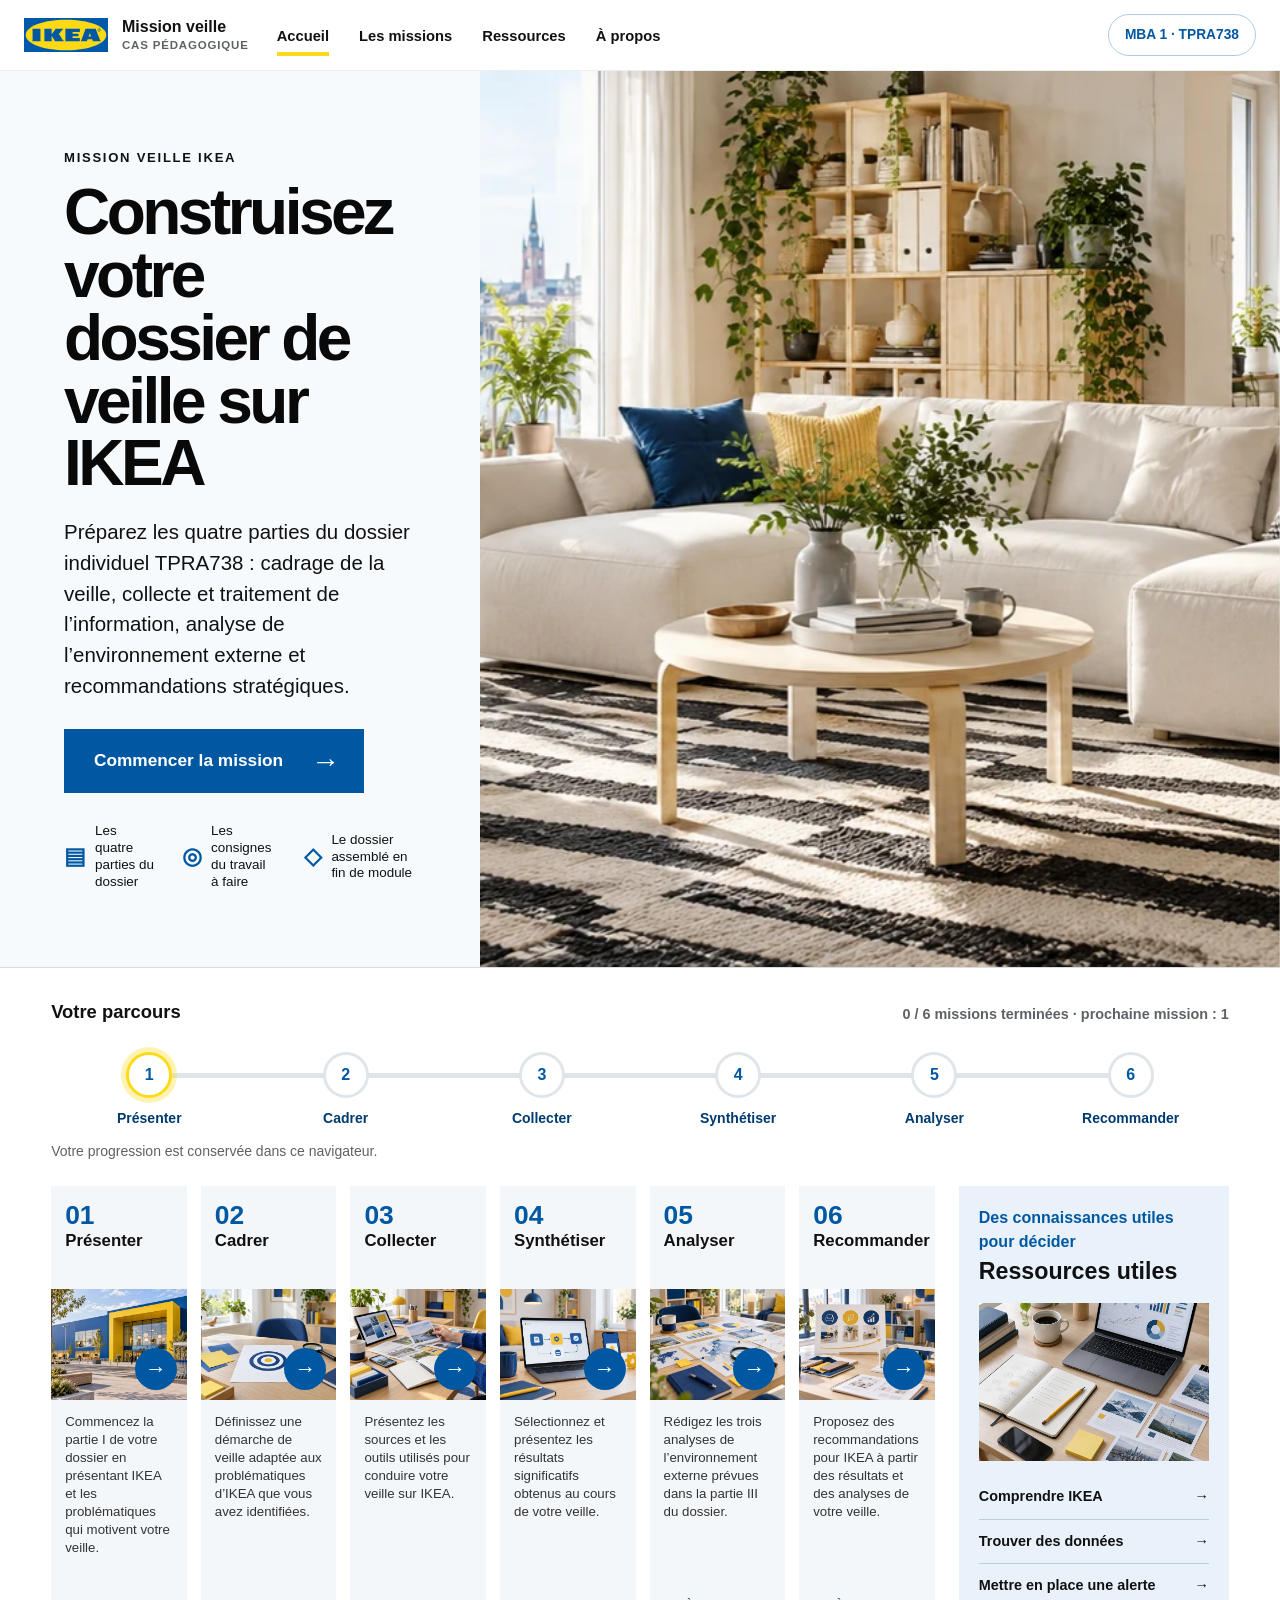
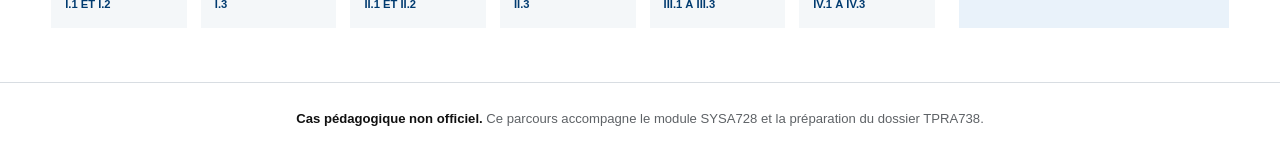
==== index.html @ 6ad9be4d "Add files via upload" ====
<!doctype html>
<html lang="fr">
<head>
  <meta charset="utf-8">
  <meta name="viewport" content="width=device-width, initial-scale=1">
  <title>Mission veille IKEA — Parcours étudiant</title>
  <meta name="description" content="Six étapes pour préparer les quatre parties du dossier individuel de veille stratégique TPRA738 sur IKEA.">
  <link rel="icon" type="image/svg+xml" href="data:image/svg+xml,%3Csvg xmlns='http://www.w3.org/2000/svg' viewBox='0 0 64 64'%3E%3Crect width='64' height='64' rx='12' fill='%230058a3'/%3E%3Cellipse cx='32' cy='32' rx='23' ry='15' fill='%23ffda1a'/%3E%3C/svg%3E">
  <link rel="stylesheet" href="styles.css">
<link rel="stylesheet" href="motion.css"></head>
<body>
  <a class="skip-link" href="#main">Aller au contenu</a>
  <header class="site-header">
    <div class="header-inner">
      <a class="brand" href="index.html"><img class="brand-logo" src="ikea-logo.svg" alt="IKEA"><span>Mission veille<small>Cas pédagogique</small></span></a>
      <nav class="main-nav" aria-label="Navigation principale">
        <a href="index.html" aria-current="page">Accueil</a>
        <a href="#missions">Les missions</a>
        <a href="#ressources">Ressources</a>
        <a href="#apropos">À propos</a>
      </nav>
      <span class="header-link">MBA 1 · TPRA738</span>
    </div>
  </header>

  <main id="main" class="home-main">
    <section class="home-hero" aria-labelledby="hero-title">
      <div class="hero-copy">
        <p class="eyebrow">Mission veille IKEA</p>
        <h1 id="hero-title">Construisez votre dossier de veille sur IKEA</h1>
        <p>Préparez les quatre parties du dossier individuel TPRA738 : cadrage de la veille, collecte et traitement de l’information, analyse de l’environnement externe et recommandations stratégiques.</p>
        <a class="primary-cta" href="etape-1.html"><span>Commencer la mission</span><span class="cta-arrow" aria-hidden="true">→</span></a>
        <div class="hero-benefits" aria-label="Les points forts du parcours">
          <span><b class="benefit-icon" aria-hidden="true">▤</b>Les quatre parties du dossier</span>
          <span><b class="benefit-icon" aria-hidden="true">◎</b>Les consignes du travail à faire</span>
          <span><b class="benefit-icon" aria-hidden="true">◇</b>Le dossier assemblé en fin de module</span>
        </div>
      </div>
      <div class="hero-visual"><img src="assets/hero-salon.webp" alt="Salon scandinave lumineux, aménagé avec du mobilier modulable et un fauteuil jaune"></div>
    </section>

    <section id="missions" class="journey-section" aria-labelledby="missions-title">
      <div class="journey-topline"><h2 id="missions-title">Votre parcours</h2><p>0 / 6 missions · commencez par l’étape 1</p></div>
      <div class="progress-line" aria-hidden="true"></div>
      <div class="journey-layout">
        <div class="journey-grid">
          <a class="journey-card" href="etape-1.html"><div class="card-heading"><span class="step-number">01</span><h3>Présenter</h3></div><div class="card-image"><img src="assets/mission-1.webp" alt="Entrée d’un magasin d’ameublement bleu et jaune à explorer"><span class="card-arrow" aria-hidden="true">→</span></div><p>Commencez la partie I de votre dossier en présentant IKEA et les problématiques qui motivent votre veille.</p><span class="course-tag">I.1 et I.2</span></a>
          <a class="journey-card" href="etape-2.html"><div class="card-heading"><span class="step-number">02</span><h3>Cadrer</h3></div><div class="card-image"><img src="assets/mission-2.webp" alt="Cible, loupe et outils pour cadrer une question de veille"><span class="card-arrow" aria-hidden="true">→</span></div><p>Définissez une démarche de veille adaptée aux problématiques d’IKEA que vous avez identifiées.</p><span class="course-tag">I.3</span></a>
          <a class="journey-card" href="etape-3.html"><div class="card-heading"><span class="step-number">03</span><h3>Collecter</h3></div><div class="card-image"><img src="assets/mission-3.webp" alt="Sources variées rassemblées pour commencer la collecte"><span class="card-arrow" aria-hidden="true">→</span></div><p>Présentez les sources et les outils utilisés pour conduire votre veille sur IKEA.</p><span class="course-tag">II.1 et II.2</span></a>
          <a class="journey-card" href="etape-4.html"><div class="card-heading"><span class="step-number">04</span><h3>Synthétiser</h3></div><div class="card-image"><img src="assets/mission-4.webp" alt="Flux automatisé reliant ordinateur, données et notification"><span class="card-arrow" aria-hidden="true">→</span></div><p>Sélectionnez et présentez les résultats significatifs obtenus au cours de votre veille.</p><span class="course-tag">II.3</span></a>
          <a class="journey-card" href="etape-5.html"><div class="card-heading"><span class="step-number">05</span><h3>Analyser</h3></div><div class="card-image"><img src="assets/mission-5.webp" alt="Informations, graphiques et tendances croisés sur une table"><span class="card-arrow" aria-hidden="true">→</span></div><p>Rédigez les trois analyses de l’environnement externe prévues dans la partie III du dossier.</p><span class="course-tag">III.1 à III.3</span></a>
          <a class="journey-card" href="etape-6.html"><div class="card-heading"><span class="step-number">06</span><h3>Recommander</h3></div><div class="card-image"><img src="assets/mission-6.webp" alt="Planche de recommandations et maquette d’un espace aménagé"><span class="card-arrow" aria-hidden="true">→</span></div><p>Proposez des recommandations pour IKEA à partir des résultats et des analyses de votre veille.</p><span class="course-tag">IV.1 à IV.3</span></a>
        </div>
        <aside id="ressources" class="resource-teaser" aria-labelledby="resource-title">
          <p class="blue-kicker">Des connaissances utiles pour décider</p>
          <h2 id="resource-title">Ressources utiles</h2>
          <img src="assets/veille-bureau.webp" alt="Bureau de veille avec ordinateur, carnet et documents">
          <a href="https://www.ikea.com/fr/fr/this-is-ikea/" target="_blank" rel="noopener noreferrer"><span>Comprendre IKEA</span><span aria-hidden="true">→</span></a>
          <a href="https://www.insee.fr/fr/statistiques" target="_blank" rel="noopener noreferrer"><span>Trouver des données</span><span aria-hidden="true">→</span></a>
          <a href="https://www.google.com/alerts" target="_blank" rel="noopener noreferrer"><span>Mettre en place une alerte</span><span aria-hidden="true">→</span></a>
        </aside>
      </div>
    </section>
  </main>

  <footer id="apropos" class="site-footer"><strong>Cas pédagogique non officiel.</strong> Ce parcours accompagne le module SYSA728 et la préparation du dossier TPRA738.</footer>
<script src="motion.js"></script></body>
</html>
---- styles.css ----
:root { --blue:#0058a3; --blue-dark:#003b70; --blue-soft:#e9f2fa; --yellow:#ffda1a; --ink:#111; --muted:#5e6266; --line:#d8dde2; --paper:#fff; --bg:#f4f6f7; --green:#167a55; --shadow:0 12px 30px rgba(0,39,78,.09); }
*{box-sizing:border-box} html{scroll-behavior:smooth} body{margin:0;color:var(--ink);background:var(--bg);font-family:"Segoe UI",Arial,Helvetica,sans-serif;font-size:16px;line-height:1.5} img{display:block;max-width:100%} a{color:inherit} a:focus-visible,summary:focus-visible{outline:4px solid rgba(255,218,26,.9);outline-offset:3px}
.skip-link{position:fixed;left:16px;top:-80px;z-index:100;padding:10px 16px;color:#fff;background:var(--blue-dark)} .skip-link:focus{top:16px}
.site-header{position:sticky;top:0;z-index:30;background:rgba(255,255,255,.97);border-bottom:1px solid #eceff1;backdrop-filter:blur(10px)}
.header-inner{width:min(1500px,calc(100% - 48px));min-height:70px;margin:auto;display:flex;align-items:center;justify-content:space-between;gap:28px}
.brand{display:inline-flex;align-items:center;gap:14px;text-decoration:none;font-weight:800;line-height:1.1}.brand-logo{width:84px;height:42px;object-fit:contain}.brand small{display:block;margin-top:4px;color:var(--muted);font-size:.72rem;font-weight:650;letter-spacing:.07em;text-transform:uppercase}
.main-nav{display:flex;align-items:center;gap:30px;margin-right:auto}.main-nav a{position:relative;padding:24px 0 21px;font-size:.92rem;font-weight:700;text-decoration:none}.main-nav a:hover::after,.main-nav a[aria-current="page"]::after{content:"";position:absolute;left:0;right:0;bottom:13px;height:4px;background:var(--yellow)}
.header-link{padding:10px 16px;color:var(--blue);border:1px solid #aecce2;border-radius:999px;font-size:.86rem;font-weight:800;text-decoration:none}
.home-main{background:#fff}.home-hero{min-height:470px;display:grid;grid-template-columns:minmax(480px,.75fr) minmax(620px,1.25fr);border-bottom:1px solid var(--line)}
.hero-copy{padding:clamp(46px,6vw,92px) clamp(30px,5vw,78px);display:flex;flex-direction:column;justify-content:center;background:#f7fafc}.eyebrow{margin:0 0 14px;font-size:.82rem;font-weight:900;letter-spacing:.13em;text-transform:uppercase}.hero-copy h1{max-width:670px;margin:0;color:#090909;font-size:clamp(3rem,5vw,5.4rem);line-height:.98;letter-spacing:-.055em}.hero-copy>p:not(.eyebrow){max-width:630px;margin:22px 0 0;font-size:clamp(1.05rem,1.6vw,1.35rem)}
.primary-cta{width:fit-content;min-width:300px;min-height:64px;margin-top:28px;padding:0 24px 0 30px;display:inline-flex;align-items:center;justify-content:space-between;gap:28px;color:#fff;background:var(--blue);font-size:1.08rem;font-weight:800;text-decoration:none}.primary-cta:hover{background:var(--blue-dark)}.cta-arrow{font-size:1.8rem;line-height:1}.hero-benefits{display:flex;gap:28px;margin-top:30px}.hero-benefits span{max-width:150px;display:flex;align-items:center;gap:9px;font-size:.84rem;line-height:1.25}.benefit-icon{color:var(--blue);font-size:1.45rem;font-weight:900}.hero-visual{min-height:470px;overflow:hidden;background:#eee}.hero-visual img{width:100%;height:100%;object-fit:cover;object-position:center}
.journey-section{padding:30px clamp(24px,4vw,64px) 54px;background:#fff}.journey-topline{display:flex;justify-content:space-between;gap:20px;align-items:end;margin-bottom:15px}.journey-topline h2{margin:0;font-size:1.15rem}.journey-topline p{margin:0;color:var(--muted);font-size:.9rem}.progress-line{position:relative;height:18px;margin:0 5px 26px}.progress-line::before{content:"";position:absolute;left:0;right:0;top:8px;height:6px;background:#dfe5e8}.progress-line::after{content:"";position:absolute;left:0;top:2px;width:18px;height:18px;background:var(--yellow);border-radius:50%}.journey-layout{display:grid;grid-template-columns:minmax(0,1fr) 270px;gap:24px;align-items:stretch}.journey-grid{display:grid;grid-template-columns:repeat(6,minmax(0,1fr));gap:14px}
.journey-card{min-width:0;display:flex;flex-direction:column;background:#f4f7f9;text-decoration:none;transition:transform .16s ease,box-shadow .16s ease}.journey-card:hover{transform:translateY(-5px);box-shadow:var(--shadow)}.card-heading{padding:16px 14px 11px}.step-number{display:block;color:var(--blue);font-size:1.65rem;font-weight:900;line-height:1}.journey-card h3{margin:4px 0 0;font-size:1.05rem;line-height:1.1}.card-image{position:relative;aspect-ratio:1/.82;overflow:hidden;background:#dfe8ef}.card-image img{width:100%;height:100%;object-fit:cover;transition:transform .25s ease}.journey-card:hover .card-image img{transform:scale(1.035)}.card-arrow{position:absolute;right:10px;bottom:10px;width:42px;height:42px;display:grid;place-items:center;color:#fff;background:var(--blue);border-radius:50%;font-size:1.35rem}.journey-card>p{margin:0;padding:13px 14px 18px;color:#333;font-size:.83rem;line-height:1.35}.course-tag{margin:auto 14px 15px;color:var(--blue-dark);font-size:.7rem;font-weight:900;text-transform:uppercase}
.resource-teaser{padding:20px;display:flex;flex-direction:column;background:var(--blue-soft)}.resource-teaser .blue-kicker{margin:0 0 5px;color:var(--blue);font-weight:900}.resource-teaser h2{margin:0 0 18px;font-size:1.45rem;line-height:1.1}.resource-teaser img{width:100%;aspect-ratio:1.45/1;object-fit:cover;margin-bottom:14px}.resource-teaser a{padding:11px 0;display:flex;justify-content:space-between;gap:12px;border-bottom:1px solid #b9cfe0;font-size:.9rem;font-weight:700;text-decoration:none}.resource-teaser a:last-child{border-bottom:0}
.step-shell{width:min(1440px,calc(100% - 42px));margin:0 auto;padding:28px 0 54px;display:grid;grid-template-columns:245px minmax(0,1fr);gap:24px}.step-sidebar{position:sticky;top:98px;align-self:start;padding:18px 16px;background:#fff;border:1px solid var(--line)}.step-sidebar h2{margin:0 0 12px;font-size:1rem}.step-nav{display:grid;gap:5px}.step-nav a{display:grid;grid-template-columns:34px 1fr;gap:9px;align-items:center;padding:9px;color:var(--muted);font-size:.82rem;line-height:1.25;text-decoration:none}.step-nav a:hover{color:var(--blue-dark);background:var(--blue-soft)}.step-nav a[aria-current="page"]{color:var(--ink);background:#fff3a8;font-weight:800}.nav-num{display:grid;place-items:center;height:32px;color:#fff;background:var(--blue);border-radius:50%;font-weight:900}.step-nav a[aria-current="page"] .nav-num{color:var(--blue-dark);background:var(--yellow)}
.step-content{min-width:0}.step-hero{min-height:340px;display:grid;grid-template-columns:1.05fr .95fr;overflow:hidden;background:#fff;border:1px solid var(--line)}.step-hero-copy{padding:clamp(30px,4vw,58px);display:flex;flex-direction:column;justify-content:center}.step-meta{display:flex;flex-wrap:wrap;gap:8px;margin-bottom:18px}.step-meta span{padding:6px 10px;color:var(--blue-dark);background:var(--yellow);font-size:.75rem;font-weight:900}.step-hero h1{margin:0;max-width:720px;font-size:clamp(2.35rem,4.6vw,4.6rem);line-height:1;letter-spacing:-.045em}.step-hero p{max-width:700px;margin:18px 0 0;font-size:1.05rem}.step-hero-media{min-height:340px}.step-hero-media img{width:100%;height:100%;object-fit:cover}.content-grid{margin-top:20px;display:grid;grid-template-columns:minmax(0,1fr) 310px;gap:20px;align-items:start}.main-stack,.side-stack{display:grid;gap:20px}.panel{padding:26px;background:#fff;border:1px solid var(--line)}.panel h2{margin:0 0 16px;color:var(--blue-dark);font-size:1.45rem;line-height:1.15}.panel p{margin:0 0 12px}.panel p:last-child{margin-bottom:0}
.action-list,.check-list{margin:0;padding:0;list-style:none;counter-reset:task}.action-list li{position:relative;min-height:40px;padding:0 0 17px 50px}.action-list li:last-child{padding-bottom:0}.action-list li::before{counter-increment:task;content:counter(task);position:absolute;left:0;top:-2px;width:34px;height:34px;display:grid;place-items:center;color:#fff;background:var(--blue);border-radius:50%;font-weight:900}.check-list{display:grid;gap:12px}.check-list li{position:relative;padding-left:29px}.check-list li::before{content:"✓";position:absolute;left:0;top:1px;width:20px;height:20px;display:grid;place-items:center;color:#fff;background:var(--green);border-radius:50%;font-size:.72rem;font-weight:900}.deliverable{background:#fff6bd;border-color:#e7d254}.deliverable strong{color:var(--blue-dark)}.download-button{margin-top:18px;padding:14px 16px;display:flex;align-items:center;justify-content:space-between;gap:12px;color:#fff;background:var(--blue);font-weight:850;line-height:1.25;text-decoration:none}.download-button:hover{background:var(--blue-dark)}.download-button span:last-child{font-size:1.45rem;line-height:1}.deliverable .download-help{margin-top:10px;color:#4e5458;font-size:.8rem;line-height:1.35}.help-box{background:var(--blue-soft);border-color:#b7d0e3}.prompt-example{margin-top:14px;padding:14px 16px;color:var(--blue-dark);background:#fff;border-left:6px solid var(--yellow);font-weight:700}
.resource-grid{display:grid;grid-template-columns:repeat(2,minmax(0,1fr));gap:12px}.resource-card{display:block;padding:17px;border:1px solid var(--line);text-decoration:none}.resource-card:hover{border-color:var(--blue);background:var(--blue-soft)}.resource-card strong{display:block;color:var(--blue)}.resource-card span{display:block;margin-top:5px;color:var(--muted);font-size:.9rem}.resource-type{display:inline-block!important;width:fit-content;margin:0 0 7px!important;padding:3px 8px;color:var(--blue-dark)!important;background:#fff3a8;font-size:.68rem!important;font-weight:900;text-transform:uppercase}.transition-panel{color:#fff;background:var(--blue-dark);border-color:var(--blue-dark)}.transition-panel h2{color:var(--yellow)}.page-controls{margin-top:20px;display:flex;justify-content:space-between;gap:12px}.button{min-height:50px;padding:12px 20px;display:inline-flex;align-items:center;justify-content:center;color:#fff;background:var(--blue);border:2px solid var(--blue);font-weight:850;text-decoration:none}.button:hover{background:var(--blue-dark);border-color:var(--blue-dark)}.button.secondary{color:var(--blue);background:#fff}.site-footer{padding:26px 20px 34px;color:var(--muted);background:#fff;border-top:1px solid var(--line);text-align:center;font-size:.82rem}.site-footer strong{color:var(--ink)}
@media(max-width:1180px){.home-hero{grid-template-columns:.9fr 1.1fr}.hero-copy h1{font-size:clamp(2.8rem,5vw,4.5rem)}.journey-layout{grid-template-columns:1fr}.resource-teaser{display:grid;grid-template-columns:200px 1fr;column-gap:18px}.resource-teaser img{grid-row:1/span 5}.journey-grid{grid-template-columns:repeat(3,1fr)}}
@media(max-width:900px){.header-inner{width:min(100% - 28px,1500px)}.main-nav{display:none}.home-hero,.step-hero{grid-template-columns:1fr}.hero-visual{min-height:390px;order:-1}.hero-copy{padding:38px 24px 44px}.hero-copy h1{font-size:clamp(2.8rem,10vw,4.6rem)}.step-shell{grid-template-columns:1fr}.step-sidebar{position:static;overflow-x:auto}.step-sidebar h2{display:none}.step-nav{display:flex;width:max-content}.step-nav a{grid-template-columns:34px}.step-nav a span:last-child{display:none}.step-hero-media{min-height:300px;order:-1}.content-grid{grid-template-columns:1fr}}
@media(max-width:650px){.brand-logo{width:70px}.brand>span,.header-link{display:none}.hero-visual{min-height:280px}.hero-copy h1{font-size:clamp(2.55rem,13vw,3.8rem)}.primary-cta{min-width:0;width:100%}.hero-benefits{display:grid;grid-template-columns:1fr;gap:10px}.hero-benefits span{max-width:none}.journey-section{padding:26px 14px 40px}.journey-topline{align-items:start;flex-direction:column;gap:4px}.journey-grid{display:flex;overflow-x:auto;scroll-snap-type:x mandatory;padding-bottom:10px}.journey-card{min-width:235px;scroll-snap-align:start}.resource-teaser{display:block}.resource-teaser img{aspect-ratio:1.7/1}.step-shell{width:min(100% - 20px,1440px);padding-top:16px}.step-hero-copy,.panel{padding:22px}.step-hero h1{font-size:2.55rem}.resource-grid{grid-template-columns:1fr}.page-controls{flex-direction:column-reverse}.button{width:100%}}
@media(prefers-reduced-motion:reduce){*{scroll-behavior:auto!important;transition:none!important}}

/* Expected response, directly below each question. */
.action-list .question-expectation{margin:12px 0 0;padding:12px 14px;color:var(--blue-dark);background:var(--blue-soft);border-left:3px solid var(--yellow);font-size:.95rem;line-height:1.5}.question-expectation strong{font-weight:800}.action-list li{padding-bottom:24px}
---- motion.css ----
/* Motion follows the learner's actions and respects reduced motion. */
.mission-path{display:grid;grid-template-columns:repeat(6,minmax(0,1fr));gap:0;margin:26px 0 12px;padding:0;isolation:isolate}
.path-stop{position:relative;display:flex;flex-direction:column;align-items:center;gap:10px;text-align:center;text-decoration:none;color:var(--blue-dark);font-size:.875rem;font-weight:750;padding:0 4px}
.path-stop:not(:last-child)::after{content:"";position:absolute;z-index:-1;left:50%;top:21px;width:100%;height:5px;background:#dfe5e8;transition:background .6s ease}
.path-stop.is-complete:not(:last-child)::after{background:var(--blue)}
.path-number{display:grid;place-items:center;width:46px;height:46px;border:3px solid #dfe5e8;border-radius:50%;background:white;color:var(--blue);font-size:1rem;transition:background .3s,border-color .3s,transform .3s}
.is-complete .path-number{background:var(--blue);border-color:var(--blue);color:white}
.is-next .path-number{box-shadow:0 0 0 5px #ffda1a55;border-color:var(--yellow)}
.path-stop:hover .path-number{transform:translateY(-3px)}
.progress-summary{color:var(--blue-dark);font-weight:650;font-size:.95rem}
.progress-note{margin:12px 0 24px;color:var(--muted);font-size:.875rem}
.completion-badge{display:block;min-height:1.3em;margin-top:9px;color:var(--blue);font-size:.875rem;font-weight:800}
.journey-card.is-complete{box-shadow:inset 0 4px var(--blue)}
.journey-card{transition:transform .28s ease,box-shadow .28s ease,opacity .55s ease}
.journey-card:focus-visible{transform:translateY(-5px);box-shadow:var(--shadow)}
.journey-card:focus-visible .card-image img,.journey-card:hover .card-image img{transform:scale(1.07)}
.card-image img{transition:transform .5s ease}
.reveal{opacity:0;transform:translateY(18px)}
.reveal.revealed{opacity:1;transform:translateY(0);transition:opacity .55s ease var(--reveal-delay,0ms),transform .55s ease var(--reveal-delay,0ms)}
.journey-card.revealed:hover,.journey-card.revealed:focus-visible{transform:translateY(-6px);transition-delay:0ms}
.hero-visual img{animation:hero-settle 1.2s ease-out both}
@keyframes hero-settle{from{transform:scale(1.035)}to{transform:scale(1)}}
.mission-completion{margin-top:24px;border-top:5px solid var(--yellow)}
.complete-button{font:inherit;font-weight:800;cursor:pointer}
.completion-result{display:flex;align-items:center;flex-wrap:wrap;gap:18px;margin-top:22px;padding:20px;background:var(--blue-soft)}
.completion-result[hidden]{display:none}
.completion-result p{flex:1;min-width:180px;margin:0}
.success-check{width:52px;height:52px;fill:none;stroke:var(--blue);stroke-width:3;flex-shrink:0}
.success-check circle{stroke-dasharray:145;animation:draw-circle .5s ease-out both}
.success-check path{stroke-linecap:round;stroke-linejoin:round;stroke-dasharray:40;animation:draw-tick .4s .3s ease-out both}
.next-mission{animation:next-in .4s .4s ease-out both}
@keyframes draw-circle{from{stroke-dashoffset:145}to{stroke-dashoffset:0}}
@keyframes draw-tick{from{stroke-dashoffset:40}to{stroke-dashoffset:0}}
@keyframes next-in{from{opacity:0;transform:translateY(8px)}to{opacity:1;transform:translateY(0)}}
a:focus-visible,button:focus-visible{outline:3px solid var(--blue);outline-offset:5px}
@media(max-width:650px){.mission-path{grid-template-columns:repeat(3,minmax(0,1fr));row-gap:20px}.path-stop:nth-child(3)::after{display:none}.path-stop{font-size:.875rem}.completion-result{align-items:flex-start}.completion-result .button{width:100%}.journey-grid .journey-card{min-width:0;width:100%}.journey-grid{display:grid;grid-template-columns:1fr;overflow:visible}.card-image{aspect-ratio:1.65}.completion-badge:empty{display:none}}
@media(prefers-reduced-motion:reduce){*,*::before,*::after{animation:none!important;transition:none!important;scroll-behavior:auto!important}.reveal{opacity:1;transform:none}.journey-card:hover,.path-stop:hover .path-number{transform:none!important}}
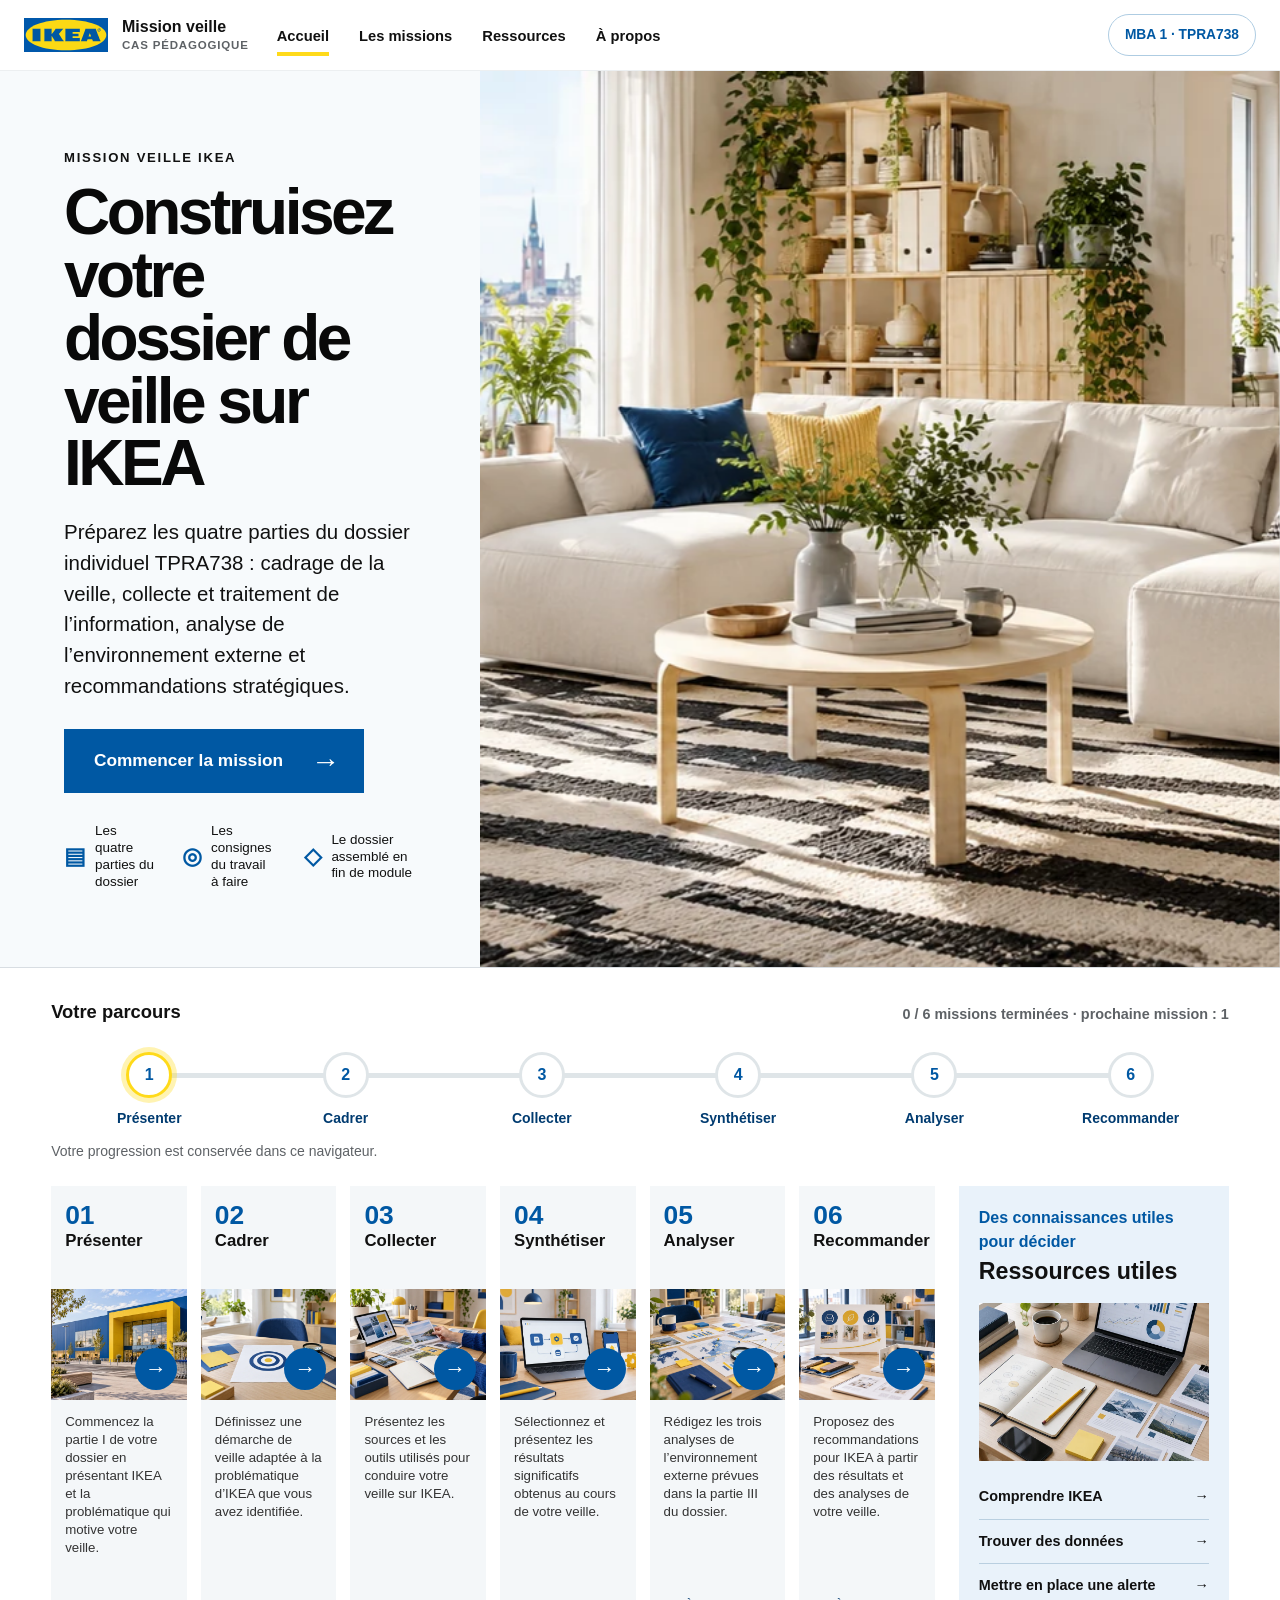
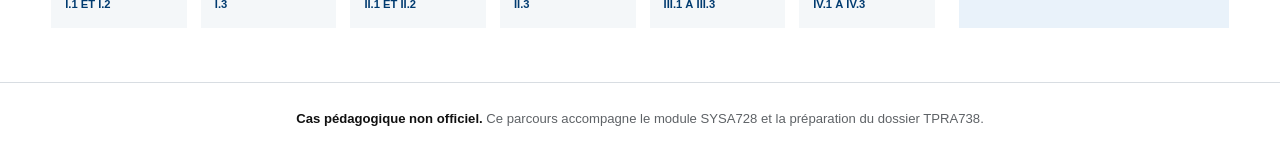
==== commit 17bf94fc: "Add files via upload" ====
--- a/index.html
+++ b/index.html
@@ -44,8 +44,8 @@
       <div class="progress-line" aria-hidden="true"></div>
       <div class="journey-layout">
         <div class="journey-grid">
-          <a class="journey-card" href="etape-1.html"><div class="card-heading"><span class="step-number">01</span><h3>Présenter</h3></div><div class="card-image"><img src="assets/mission-1.webp" alt="Entrée d’un magasin d’ameublement bleu et jaune à explorer"><span class="card-arrow" aria-hidden="true">→</span></div><p>Commencez la partie I de votre dossier en présentant IKEA et les problématiques qui motivent votre veille.</p><span class="course-tag">I.1 et I.2</span></a>
-          <a class="journey-card" href="etape-2.html"><div class="card-heading"><span class="step-number">02</span><h3>Cadrer</h3></div><div class="card-image"><img src="assets/mission-2.webp" alt="Cible, loupe et outils pour cadrer une question de veille"><span class="card-arrow" aria-hidden="true">→</span></div><p>Définissez une démarche de veille adaptée aux problématiques d’IKEA que vous avez identifiées.</p><span class="course-tag">I.3</span></a>
+          <a class="journey-card" href="etape-1.html"><div class="card-heading"><span class="step-number">01</span><h3>Présenter</h3></div><div class="card-image"><img src="assets/mission-1.webp" alt="Entrée d’un magasin d’ameublement bleu et jaune à explorer"><span class="card-arrow" aria-hidden="true">→</span></div><p>Commencez la partie I de votre dossier en présentant IKEA et la problématique qui motive votre veille.</p><span class="course-tag">I.1 et I.2</span></a>
+          <a class="journey-card" href="etape-2.html"><div class="card-heading"><span class="step-number">02</span><h3>Cadrer</h3></div><div class="card-image"><img src="assets/mission-2.webp" alt="Cible, loupe et outils pour cadrer une question de veille"><span class="card-arrow" aria-hidden="true">→</span></div><p>Définissez une démarche de veille adaptée à la problématique d’IKEA que vous avez identifiée.</p><span class="course-tag">I.3</span></a>
           <a class="journey-card" href="etape-3.html"><div class="card-heading"><span class="step-number">03</span><h3>Collecter</h3></div><div class="card-image"><img src="assets/mission-3.webp" alt="Sources variées rassemblées pour commencer la collecte"><span class="card-arrow" aria-hidden="true">→</span></div><p>Présentez les sources et les outils utilisés pour conduire votre veille sur IKEA.</p><span class="course-tag">II.1 et II.2</span></a>
           <a class="journey-card" href="etape-4.html"><div class="card-heading"><span class="step-number">04</span><h3>Synthétiser</h3></div><div class="card-image"><img src="assets/mission-4.webp" alt="Flux automatisé reliant ordinateur, données et notification"><span class="card-arrow" aria-hidden="true">→</span></div><p>Sélectionnez et présentez les résultats significatifs obtenus au cours de votre veille.</p><span class="course-tag">II.3</span></a>
           <a class="journey-card" href="etape-5.html"><div class="card-heading"><span class="step-number">05</span><h3>Analyser</h3></div><div class="card-image"><img src="assets/mission-5.webp" alt="Informations, graphiques et tendances croisés sur une table"><span class="card-arrow" aria-hidden="true">→</span></div><p>Rédigez les trois analyses de l’environnement externe prévues dans la partie III du dossier.</p><span class="course-tag">III.1 à III.3</span></a>
